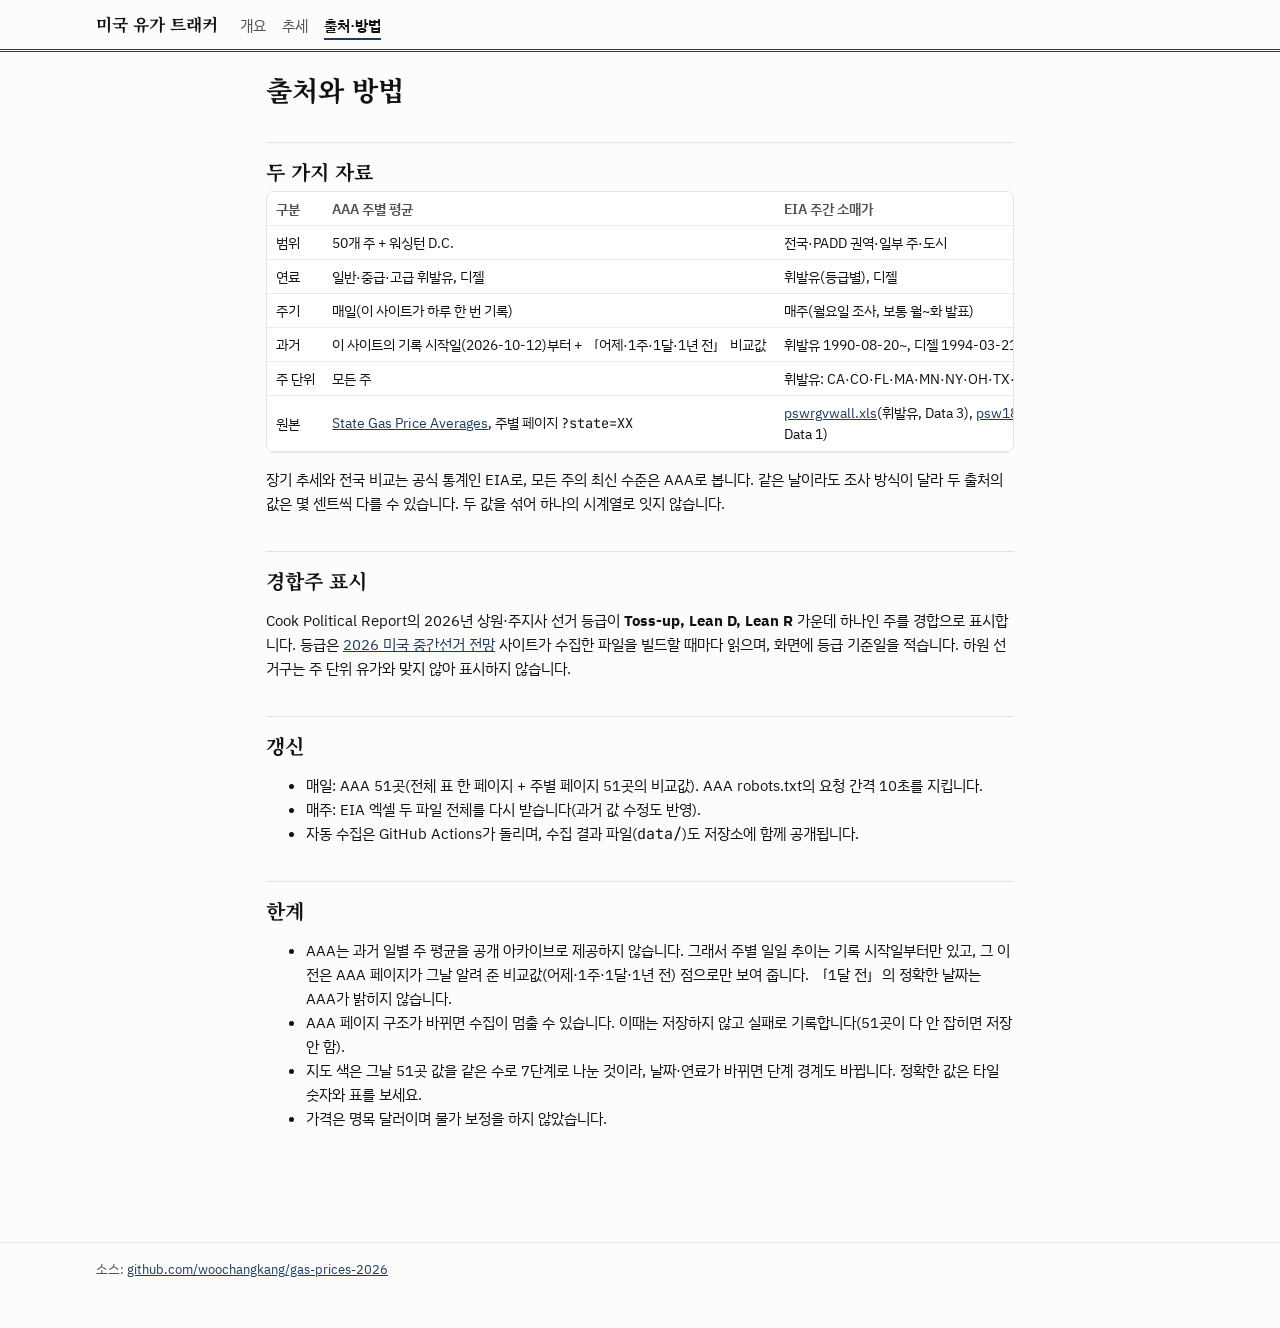
==== about.html @ 0cae2e63 "미국 유가 트래커 첫 판: AAA 일일·EIA 주간 수집, 개요·추세·출처 페이지, Actions 일일 갱신 Co-Authored-By: Claude Opus 5.5 <norepl" ====
<!doctype html>
<html lang="ko">
<head>
<meta charset="utf-8">
<meta name="viewport" content="width=device-width, initial-scale=1">
<title>출처와 방법</title>
<meta name="description" content="미국 유가 트래커의 자료 출처, 수집 방식, 정의와 한계">
<link rel="preconnect" href="https://fonts.googleapis.com">
<link rel="stylesheet" href="https://fonts.googleapis.com/css2?family=IBM+Plex+Sans+KR:wght@400;600&family=JetBrains+Mono:wght@400;600&family=Noto+Serif+KR:wght@600;700&display=swap">
<link rel="stylesheet" href="assets/style.css">
</head>
<body>
<header class="top"><div class="wrap">
  <a class="brand" href="./">미국 유가 트래커</a>
  <nav><a href="./">개요</a><a href="trends.html">추세</a><a href="about.html" aria-current="page">출처·방법</a></nav>
</div></header>

<main class="wrap" style="max-width:780px">
  <h1>출처와 방법</h1>

  <h2>두 가지 자료</h2>
  <div class="tablewrap"><table class="data">
    <thead><tr><th>구분</th><th>AAA 주별 평균</th><th>EIA 주간 소매가</th></tr></thead>
    <tbody>
      <tr><td>범위</td><td>50개 주 + 워싱턴 D.C.</td><td>전국·PADD 권역·일부 주·도시</td></tr>
      <tr><td>연료</td><td>일반·중급·고급 휘발유, 디젤</td><td>휘발유(등급별), 디젤</td></tr>
      <tr><td>주기</td><td>매일(이 사이트가 하루 한 번 기록)</td><td>매주(월요일 조사, 보통 월~화 발표)</td></tr>
      <tr><td>과거</td><td>이 사이트의 기록 시작일(2026-10-12)부터 + 「어제·1주·1달·1년 전」 비교값</td><td>휘발유 1990-08-20~, 디젤 1994-03-21~</td></tr>
      <tr><td>주 단위</td><td>모든 주</td><td>휘발유: CA·CO·FL·MA·MN·NY·OH·TX·WA 9곳 / 디젤: CA뿐</td></tr>
      <tr><td>원본</td><td style="white-space:normal"><a href="https://gasprices.aaa.com/state-gas-price-averages/">State Gas Price Averages</a>, 주별 페이지 <span class="mono">?state=XX</span></td>
        <td style="white-space:normal"><a href="https://www.eia.gov/petroleum/gasdiesel/xls/pswrgvwall.xls">pswrgvwall.xls</a>(휘발유, Data 3), <a href="https://www.eia.gov/petroleum/gasdiesel/xls/psw18vwall.xls">psw18vwall.xls</a>(디젤, Data 1)</td></tr>
    </tbody>
  </table></div>
  <p>장기 추세와 전국 비교는 공식 통계인 EIA로, 모든 주의 최신 수준은 AAA로 봅니다. 같은 날이라도 조사 방식이 달라 두 출처의 값은 몇 센트씩 다를 수 있습니다. 두 값을 섞어 하나의 시계열로 잇지 않습니다.</p>

  <h2>경합주 표시</h2>
  <p>Cook Political Report의 2026년 상원·주지사 선거 등급이 <b>Toss-up, Lean D, Lean R</b> 가운데 하나인 주를 경합으로 표시합니다. 등급은 <a href="https://us-elections-2026.github.io/">2026 미국 중간선거 전망</a> 사이트가 수집한 파일을 빌드할 때마다 읽으며, 화면에 등급 기준일을 적습니다. 하원 선거구는 주 단위 유가와 맞지 않아 표시하지 않습니다.</p>

  <h2>갱신</h2>
  <ul>
    <li>매일: AAA 51곳(전체 표 한 페이지 + 주별 페이지 51곳의 비교값). AAA robots.txt의 요청 간격 10초를 지킵니다.</li>
    <li>매주: EIA 엑셀 두 파일 전체를 다시 받습니다(과거 값 수정도 반영).</li>
    <li>자동 수집은 GitHub Actions가 돌리며, 수집 결과 파일(<span class="mono">data/</span>)도 저장소에 함께 공개됩니다.</li>
  </ul>

  <h2>한계</h2>
  <ul>
    <li>AAA는 과거 일별 주 평균을 공개 아카이브로 제공하지 않습니다. 그래서 주별 일일 추이는 기록 시작일부터만 있고, 그 이전은 AAA 페이지가 그날 알려 준 비교값(어제·1주·1달·1년 전) 점으로만 보여 줍니다. 「1달 전」의 정확한 날짜는 AAA가 밝히지 않습니다.</li>
    <li>AAA 페이지 구조가 바뀌면 수집이 멈출 수 있습니다. 이때는 저장하지 않고 실패로 기록합니다(51곳이 다 안 잡히면 저장 안 함).</li>
    <li>지도 색은 그날 51곳 값을 같은 수로 7단계로 나눈 것이라, 날짜·연료가 바뀌면 단계 경계도 바뀝니다. 정확한 값은 타일 숫자와 표를 보세요.</li>
    <li>가격은 명목 달러이며 물가 보정을 하지 않았습니다.</li>
  </ul>
</main>
<footer><div class="wrap">소스: <a href="https://github.com/woochangkang/gas-prices-2026">github.com/woochangkang/gas-prices-2026</a></div></footer>
</body>
</html>
---- assets/style.css ----
/* 색·서체는 campaign-tracker·us_elections와 같게: 남색 #1f3a5f, 민주 #1971c2, 공화 #c92a2a */
:root {
  color-scheme: light;
  --bg: #fcfcfb; --surface: #ffffff; --line: #e3e2de; --grid: #ecebe7;
  --ink: #111111; --ink-2: #52514e; --ink-3: #8a8984;
  --brand: #1f3a5f; --dem: #1971c2; --rep: #c92a2a; --ring: #1f3a5f;
  --s1: #ece9f8; --s2: #d3cdf0; --s3: #b3a9e4; --s4: #9284d6; --s5: #7262c6; --s6: #5443ad; --s7: #3b2d86;
  --gas: #2a78d6; --diesel: #eb6834; --c3: #1baf7a; --c4: #e87ba4;
  --up: #b3261e; --down: #146c2e;
}
@media (prefers-color-scheme: dark) {
  :root:not([data-theme="light"]) {
    color-scheme: dark;
    --bg: #161615; --surface: #1f1f1e; --line: #393936; --grid: #2c2c2a;
    --ink: #f4f4f2; --ink-2: #c3c2b7; --ink-3: #8f8e88;
    --brand: #9db8dc; --dem: #5c9ce6; --rep: #e66767; --ring: #e9e6da;
    --s1: #2a2640; --s2: #3a3366; --s3: #4c4190; --s4: #6152b5; --s5: #7c6dd0; --s6: #9c90e0; --s7: #c3bbf0;
    --gas: #3987e5; --diesel: #d95926; --c3: #199e70; --c4: #d55181;
    --up: #ff8a80; --down: #6fcf8a;
  }
}
:root[data-theme="dark"] {
  color-scheme: dark;
  --bg: #161615; --surface: #1f1f1e; --line: #393936; --grid: #2c2c2a;
  --ink: #f4f4f2; --ink-2: #c3c2b7; --ink-3: #8f8e88;
  --brand: #9db8dc; --dem: #5c9ce6; --rep: #e66767; --ring: #e9e6da;
  --s1: #2a2640; --s2: #3a3366; --s3: #4c4190; --s4: #6152b5; --s5: #7c6dd0; --s6: #9c90e0; --s7: #c3bbf0;
  --gas: #3987e5; --diesel: #d95926; --c3: #199e70; --c4: #d55181;
  --up: #ff8a80; --down: #6fcf8a;
}

* { box-sizing: border-box; }
html { -webkit-text-size-adjust: 100%; }
body {
  margin: 0; background: var(--bg); color: var(--ink);
  font: 15px/1.6 "IBM Plex Sans KR", system-ui, sans-serif;
}
a { color: var(--brand); }
h1, h2, h3 { font-family: "Noto Serif KR", serif; line-height: 1.3; }
h1 { font-size: 1.7rem; margin: 0 0 .2rem; }
h2 { font-size: 1.25rem; margin: 2.2rem 0 .4rem; padding-top: 1rem; border-top: 1px solid var(--line); }
.mono { font-family: "JetBrains Mono", ui-monospace, monospace; font-variant-numeric: tabular-nums; }
.wrap { max-width: 1120px; margin: 0 auto; padding: 0 16px 48px; }
.muted { color: var(--ink-2); }
.small { font-size: .82rem; }

/* 머리띠 */
.top { border-bottom: 3px double var(--brand); margin-bottom: 1.2rem; }
.top .wrap { padding-bottom: .6rem; display: flex; flex-wrap: wrap; align-items: baseline; gap: .4rem 1.4rem; }
.brand { font-family: "Noto Serif KR", serif; font-weight: 700; font-size: 1.05rem; color: var(--ink); text-decoration: none; padding-top: .7rem; }
nav { display: flex; gap: 1rem; flex-wrap: wrap; }
nav a { color: var(--ink-2); text-decoration: none; font-size: .92rem; padding-top: .7rem; }
nav a[aria-current="page"] { color: var(--ink); font-weight: 600; border-bottom: 2px solid var(--brand); }
.dateline { font-size: .85rem; color: var(--ink-2); margin: 0 0 1rem; }

/* KPI */
.kpis { display: grid; grid-template-columns: repeat(auto-fit, minmax(200px, 1fr)); gap: 12px; margin: 1rem 0 .5rem; }
.kpi { background: var(--surface); border: 1px solid var(--line); border-radius: 8px; padding: .8rem 1rem; }
.kpi .lab { font-size: .82rem; color: var(--ink-2); }
.kpi .val { font-family: "JetBrains Mono", monospace; font-size: 1.7rem; font-weight: 600; line-height: 1.2; }
.kpi .sub { font-size: .8rem; color: var(--ink-2); }
.up { color: var(--up); } .down { color: var(--down); }

/* 조작 줄 */
.controls { display: flex; flex-wrap: wrap; gap: .5rem 1rem; align-items: center; margin: .6rem 0; }
.seg { display: inline-flex; border: 1px solid var(--line); border-radius: 6px; overflow: hidden; }
.seg button { border: 0; background: var(--surface); color: var(--ink-2); padding: .3rem .7rem; font: inherit; font-size: .85rem; cursor: pointer; }
.seg button + button { border-left: 1px solid var(--line); }
.seg button[aria-pressed="true"] { background: var(--brand); color: var(--bg); }
label.chk { font-size: .88rem; color: var(--ink-2); display: inline-flex; gap: .35rem; align-items: center; cursor: pointer; }
select { font: inherit; font-size: .88rem; padding: .25rem .4rem; background: var(--surface); color: var(--ink); border: 1px solid var(--line); border-radius: 6px; }

/* 타일 지도 */
.tilemap { display: grid; grid-template-columns: repeat(11, minmax(0, 1fr)); gap: 3px; max-width: 760px; }
.tile {
  aspect-ratio: 1 / 1; border-radius: 4px; display: flex; flex-direction: column; align-items: center; justify-content: center;
  font-size: clamp(.5rem, 1.5vw, .78rem); line-height: 1.15; cursor: default; position: relative; border: 2px solid transparent;
}
.tile .st { font-weight: 600; }
.tile .pr { font-family: "JetBrains Mono", monospace; font-size: .92em; }
.tile.comp { outline: 3px solid var(--ring); outline-offset: 1px; z-index: 1; }
.tile.dim { opacity: .25; }
.legend { display: flex; flex-wrap: wrap; gap: .3rem 1.2rem; align-items: center; font-size: .8rem; color: var(--ink-2); margin: .6rem 0; }
.legend .ramp { display: inline-flex; gap: 2px; vertical-align: middle; }
.legend .ramp span { width: 26px; height: 12px; border-radius: 2px; display: inline-block; }
.legend .ringkey { width: 14px; height: 14px; border: 2px solid var(--ring); border-radius: 3px; display: inline-block; vertical-align: middle; }

/* 툴팁 */
.tip { position: fixed; pointer-events: none; z-index: 10; background: var(--surface); color: var(--ink); border: 1px solid var(--line);
  border-radius: 6px; padding: .5rem .7rem; font-size: .8rem; box-shadow: 0 4px 16px rgba(0,0,0,.15); max-width: 280px; display: none; }
.tip table { border-collapse: collapse; }
.tip td { padding: 0 .4rem 0 0; }
.tip td.n { text-align: right; font-family: "JetBrains Mono", monospace; }

/* 표 */
.tablewrap { overflow-x: auto; border: 1px solid var(--line); border-radius: 8px; background: var(--surface); }
table.data { border-collapse: collapse; width: 100%; font-size: .85rem; }
table.data th, table.data td { padding: .35rem .55rem; border-bottom: 1px solid var(--grid); white-space: nowrap; }
table.data th { text-align: left; font-weight: 600; color: var(--ink-2); background: var(--surface); position: sticky; top: 0; cursor: pointer; user-select: none; }
table.data th.n, table.data td.n { text-align: right; }
table.data td.n { font-family: "JetBrains Mono", monospace; }
table.data th[aria-sort="ascending"]::after { content: " ▲"; }
table.data th[aria-sort="descending"]::after { content: " ▼"; }
table.data tr.comp td:first-child { box-shadow: inset 3px 0 0 var(--ring); }
.badge { display: inline-block; font-size: .72rem; padding: 0 .35rem; border-radius: 3px; border: 1px solid var(--line); color: var(--ink-2); margin-right: .2rem; }
.badge.d { color: var(--dem); border-color: currentColor; }
.badge.r { color: var(--rep); border-color: currentColor; }
.badge.t { color: var(--ink); border-color: var(--ink); font-weight: 600; }

/* 그림 */
.chartbox { background: var(--surface); border: 1px solid var(--line); border-radius: 8px; padding: .8rem; }
.chartbox .cv { position: relative; height: 360px; }
.note { font-size: .8rem; color: var(--ink-2); margin: .4rem 0 0; }
.callout { border-left: 3px solid var(--brand); background: var(--surface); padding: .6rem .9rem; margin: 1rem 0; font-size: .9rem; }
footer { border-top: 1px solid var(--line); margin-top: 3rem; padding-top: 1rem; font-size: .8rem; color: var(--ink-2); }

@media (max-width: 600px) {
  h1 { font-size: 1.35rem; }
  .chartbox .cv { height: 280px; }
  .tile .pr { display: none; }
}

/* 타일 글자색: 밝은 단계엔 짙은 글자, 짙은 단계엔 흰 글자 (모드별로 경계가 다름) */
.tile { color: #ffffff; }
.tile[data-b="0"], .tile[data-b="1"], .tile[data-b="2"] { color: #111111; }
.tile[data-b="na"] { background: var(--grid); color: var(--ink-2); }
@media (prefers-color-scheme: dark) {
  :root:not([data-theme="light"]) .tile[data-b="0"], :root:not([data-theme="light"]) .tile[data-b="1"],
  :root:not([data-theme="light"]) .tile[data-b="2"] { color: #ffffff; }
  :root:not([data-theme="light"]) .tile[data-b="5"], :root:not([data-theme="light"]) .tile[data-b="6"] { color: #111111; }
}
:root[data-theme="dark"] .tile[data-b="0"], :root[data-theme="dark"] .tile[data-b="1"], :root[data-theme="dark"] .tile[data-b="2"] { color: #ffffff; }
:root[data-theme="dark"] .tile[data-b="5"], :root[data-theme="dark"] .tile[data-b="6"] { color: #111111; }
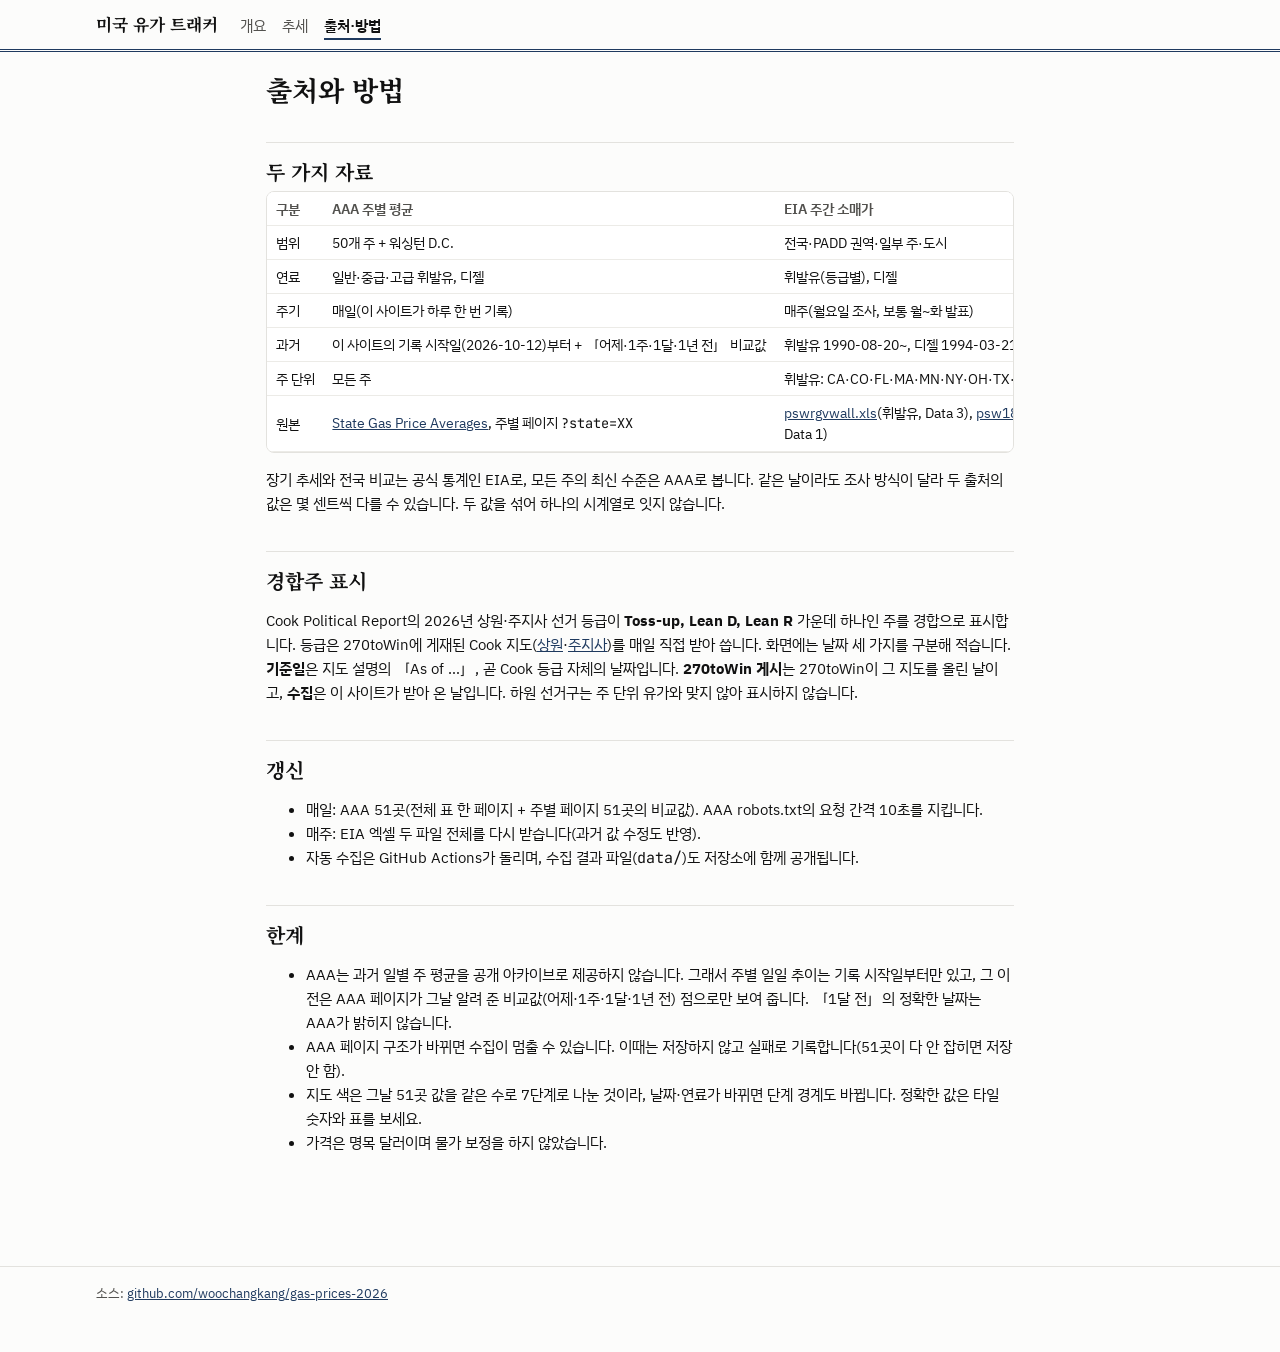
==== commit 69d65514: "등급을 270toWin에서 직접 수집(Cook 기준일·게시일 구분, 링크) + 지도 현재가/1년 변화 전환 - fetch_ratings.py 신설: us_elections 사본(1" ====
--- a/about.html
+++ b/about.html
@@ -34,7 +34,7 @@
   <p>장기 추세와 전국 비교는 공식 통계인 EIA로, 모든 주의 최신 수준은 AAA로 봅니다. 같은 날이라도 조사 방식이 달라 두 출처의 값은 몇 센트씩 다를 수 있습니다. 두 값을 섞어 하나의 시계열로 잇지 않습니다.</p>
 
   <h2>경합주 표시</h2>
-  <p>Cook Political Report의 2026년 상원·주지사 선거 등급이 <b>Toss-up, Lean D, Lean R</b> 가운데 하나인 주를 경합으로 표시합니다. 등급은 <a href="https://us-elections-2026.github.io/">2026 미국 중간선거 전망</a> 사이트가 수집한 파일을 빌드할 때마다 읽으며, 화면에 등급 기준일을 적습니다. 하원 선거구는 주 단위 유가와 맞지 않아 표시하지 않습니다.</p>
+  <p>Cook Political Report의 2026년 상원·주지사 선거 등급이 <b>Toss-up, Lean D, Lean R</b> 가운데 하나인 주를 경합으로 표시합니다. 등급은 270toWin에 게재된 Cook 지도(<a href="https://www.270towin.com/2026-senate-election/cook-political-report-2026-senate">상원</a>·<a href="https://www.270towin.com/2026-governor-election/cook-political-report-2026-governor">주지사</a>)를 매일 직접 받아 씁니다. 화면에는 날짜 세 가지를 구분해 적습니다. <b>기준일</b>은 지도 설명의 「As of …」, 곧 Cook 등급 자체의 날짜입니다. <b>270toWin 게시</b>는 270toWin이 그 지도를 올린 날이고, <b>수집</b>은 이 사이트가 받아 온 날입니다. 하원 선거구는 주 단위 유가와 맞지 않아 표시하지 않습니다.</p>
 
   <h2>갱신</h2>
   <ul>
